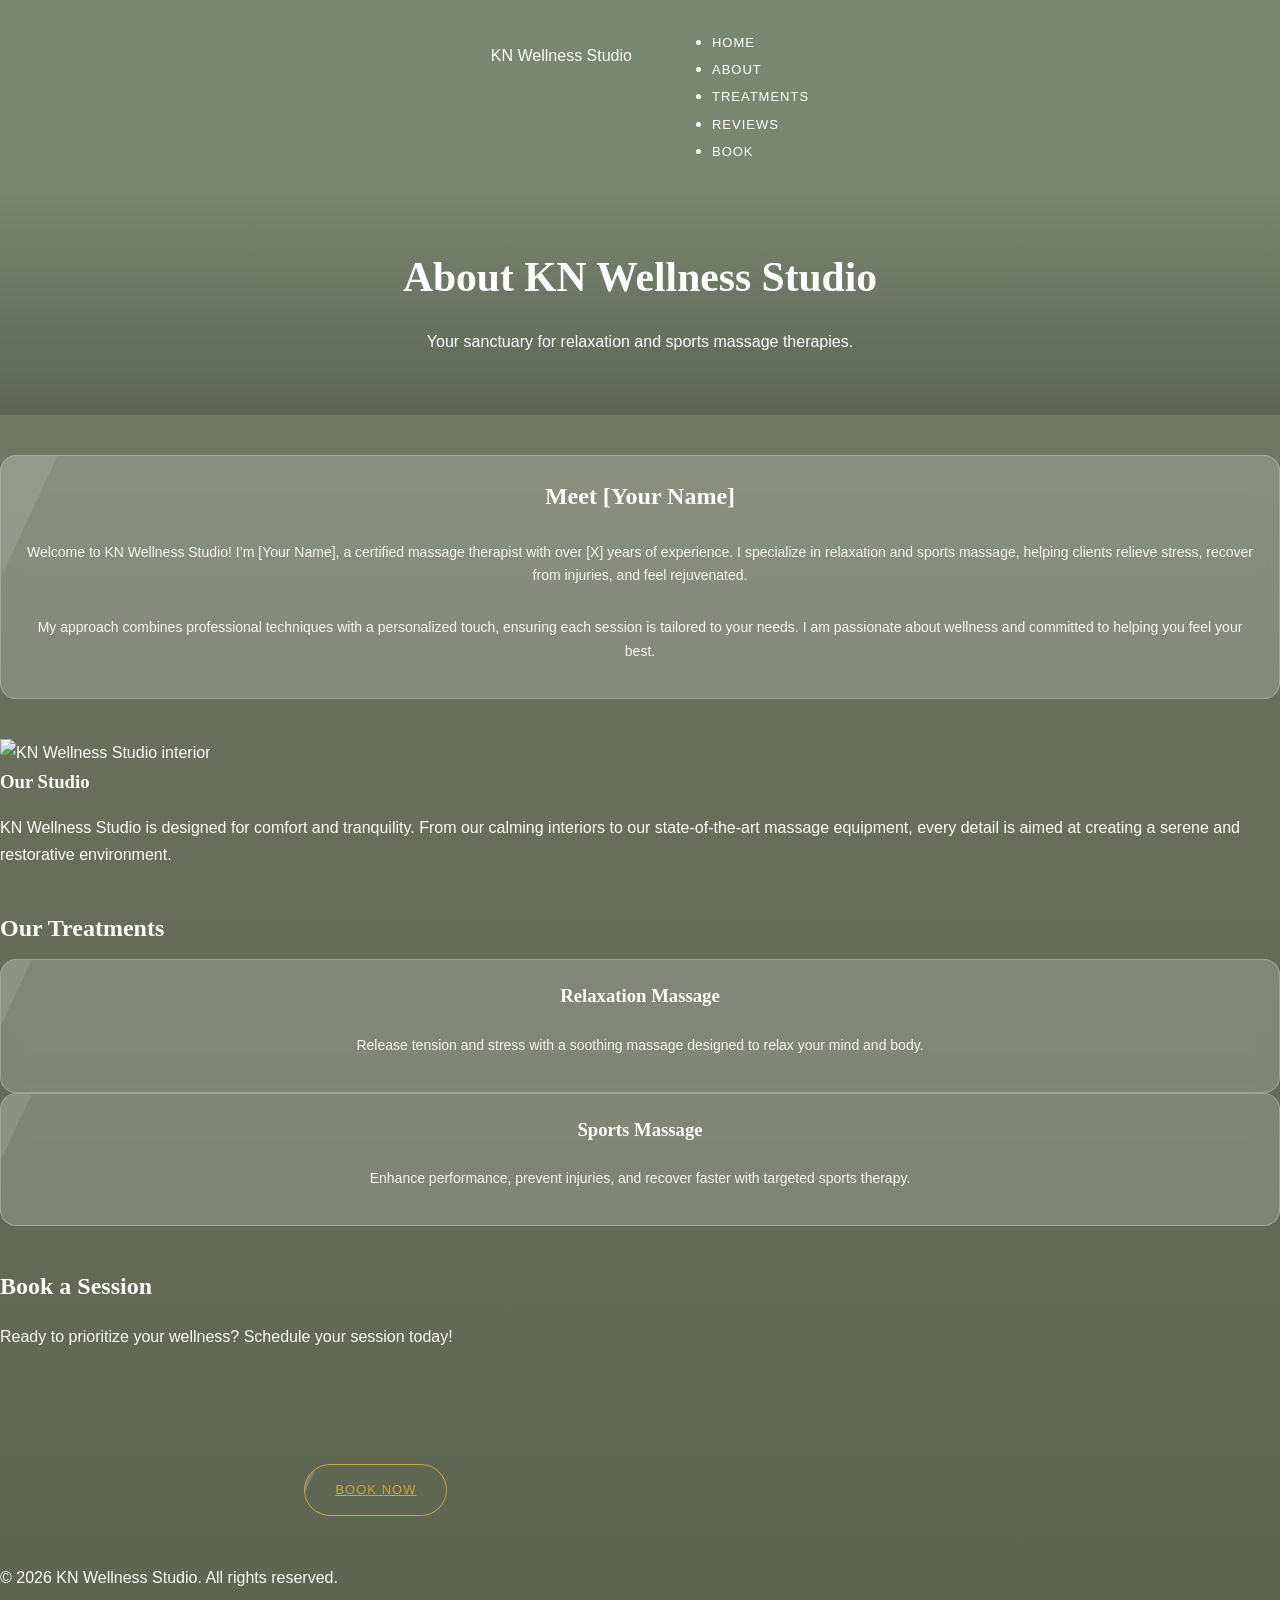
==== about.html @ 883f3953 "Update about.html" ====
<!DOCTYPE html>
<html lang="en">
<head>
  <meta charset="UTF-8">
  <meta name="viewport" content="width=device-width, initial-scale=1.0">
  <title>About | KN Wellness Studio</title>
  <link rel="stylesheet" href="style.css">
</head>
<body>
  <!-- Navbar -->
  <header class="navbar fade-in">
    <div class="logo">KN Wellness Studio</div>
    <nav>
      <ul>
        <li><a href="index.html">Home</a></li>
        <li><a href="about.html" class="active">About</a></li>
        <li><a href="#treatments">Treatments</a></li>
        <li><a href="#reviews">Reviews</a></li>
        <li><a href="#booking">Book</a></li>
      </ul>
    </nav>
  </header>

  <!-- Hero Section -->
  <section class="hero fade-in">
    <div class="hero-content">
      <h1>About KN Wellness Studio</h1>
      <p>Your sanctuary for relaxation and sports massage therapies.</p>
    </div>
  </section>

  <!-- About Bio Card -->
  <section class="about-bio fade-in">
    <div class="card">
      <h2>Meet [Your Name]</h2>
      <p>
        Welcome to KN Wellness Studio! I’m [Your Name], a certified massage therapist with over [X] years of experience.
        I specialize in relaxation and sports massage, helping clients relieve stress, recover from injuries, and feel rejuvenated.
      </p>
      <p>
        My approach combines professional techniques with a personalized touch, ensuring each session is tailored to your needs.
        I am passionate about wellness and committed to helping you feel your best.
      </p>
    </div>
  </section>

  <!-- Optional Image + Text Section -->
  <section class="about-details fade-in">
    <div class="image-text-grid">
      <div class="image-container">
        <img src="images/studio.jpg" alt="KN Wellness Studio interior">
      </div>
      <div class="text-container">
        <h3>Our Studio</h3>
        <p>
          KN Wellness Studio is designed for comfort and tranquility. From our calming interiors to our state-of-the-art massage equipment,
          every detail is aimed at creating a serene and restorative environment.
        </p>
      </div>
    </div>
  </section>

  <!-- Treatments Summary (Optional) -->
  <section id="treatments" class="treatments-summary fade-in">
    <h2>Our Treatments</h2>
    <div class="card-grid">
      <div class="card">
        <h3>Relaxation Massage</h3>
        <p>Release tension and stress with a soothing massage designed to relax your mind and body.</p>
      </div>
      <div class="card">
        <h3>Sports Massage</h3>
        <p>Enhance performance, prevent injuries, and recover faster with targeted sports therapy.</p>
      </div>
    </div>
  </section>

  <!-- Contact / Booking Section -->
  <section id="booking" class="booking fade-in">
    <h2>Book a Session</h2>
    <p>Ready to prioritize your wellness? Schedule your session today!</p>
    <iframe src="https://your-booking-iframe-link.com" frameborder="0"></iframe>
    <a href="#booking" class="btn float-book-btn">Book Now</a>
  </section>

  <!-- Footer -->
  <footer class="fade-in">
    <p>&copy; 2026 KN Wellness Studio. All rights reserved.</p>
  </footer>

  <!-- Scripts -->
  <script src="script.js"></script>
</body>
</html>
---- style.css ----
/* GLOBAL SETTINGS */
html { scroll-behavior: smooth; }

body {
  font-family: 'Lato', sans-serif;
  margin: 0;
  background: linear-gradient(180deg, #7a8770 0%, #6b705c 40%, #5e6550 100%);
  color: #fefcf6;
  line-height: 1.7;
  overflow-x: hidden;
}

/* HEADINGS */
h1, h2, h3 {
  font-family: 'Playfair Display', serif;
  margin: 0 0 10px 0;
}

.container {
  max-width: 900px;
  margin: auto;
  padding: 20px;
}

section {
  margin-bottom: 40px;
  opacity: 0;
  transform: translateY(20px);
  transition: all 0.8s ease;
  position: relative;
}

/* NAVBAR */
.navbar {
  position: sticky;
  top: 0;
  background: rgba(122,135,112,0.95);
  padding: 12px;
  display: flex;
  justify-content: center;
  gap: 20px;
  z-index: 1000;
}

.navbar a {
  color: white;
  text-decoration: none;
  font-size: 13px;
  letter-spacing: 1px;
  text-transform: uppercase;
}

.navbar a:hover {
  opacity: 0.8;
}

/* LOGO */
.logo {
  text-align: center;
  padding: 30px 20px 20px;
}

.logo img {
  width: 360px;
  max-width: 80%;
  height: auto;
}

/* HERO */
.hero {
  text-align: center;
  padding: 50px 20px 40px;
  color: white;
  position: relative;
  background: linear-gradient(180deg, rgba(122,135,112,0.85) 0%, rgba(91,97,81,0.85) 100%);
}

.hero h1 {
  font-size: 2.6em;
  margin-bottom: 15px;
}

.hero p {
  max-width: 600px;
  margin: auto;
  margin-bottom: 20px;
}

/* BUTTONS */
.btn {
  display: inline-block;
  padding: 14px 30px;
  border-radius: 30px;
  border: 1px solid #c9a646;
  color: #c9a646;
  background: transparent;
  font-size: 13px;
  letter-spacing: 1px;
  text-transform: uppercase;
  transition: all 0.3s ease;
  position: relative;
  overflow: hidden;
}

.btn::after {
  content: '';
  position: absolute;
  top: 0;
  left: -100%;
  width: 100%;
  height: 100%;
  background: rgba(255,255,255,0.2);
  transform: skewX(-25deg);
  transition: all 0.5s ease;
}

.btn:hover::after {
  left: 100%;
}

.btn:hover {
  background: #c9a646;
  color: white;
  box-shadow: 0 0 15px rgba(201,166,70,0.6);
}

/* SECTION TITLES */
.section-title {
  text-align: center;
  color: #fefcf6;
  font-size: 1.8em;
  margin-bottom: 20px;
}

/* CARDS */
.card {
  background: rgba(255,255,255,0.18);
  color: #fefcf6;
  padding: 20px;
  border-radius: 16px;
  text-align: center;
  backdrop-filter: blur(10px);
  border: 1px solid rgba(255,255,255,0.25);
  transition: all 0.4s ease;
  position: relative;
  overflow: hidden;
  display: flex;
  flex-direction: column;
  justify-content: flex-start;
}

.card::after {
  content: '';
  position: absolute;
  top: 0;
  left: -100%;
  width: 100%;
  height: 100%;
  background: rgba(255,255,255,0.1);
  transform: skewX(-25deg);
  transition: all 0.5s ease;
}

.card:hover::after {
  left: 100%;
}

.card:hover {
  transform: translateY(-5px) scale(1.02);
  border-color: rgba(201,166,70,0.4);
}

/* GRID */
.grid {
  display: flex;
  gap: 20px;
  flex-wrap: wrap;
  justify-content: center;
}

.grid .card {
  flex: 1 1 auto;
  min-height: 140px;
}

/* ABOUT */
.about-card {
  display: flex;
  align-items: center;
  gap: 25px;
  text-align: left;
}

.about-img {
  width: 130px;
  height: 130px;
  border-radius: 50%;
  object-fit: cover;
  border: 2px solid rgba(201,166,70,0.5);
  box-shadow: 0 0 25px rgba(201,166,70,0.4);
  transition: box-shadow 0.3s ease;
}

.about-img:hover {
  box-shadow: 0 0 35px rgba(201,166,70,0.6);
}

.about-text {
  flex: 1;
}

/* SERVICES */
.service-icon {
  width: 40px;
  height: 40px;
  margin: 0 auto 12px auto;
}

.gold-line {
  width: 40px;
  height: 2px;
  background: #c9a646;
  margin: 6px auto 12px auto;
  border-radius: 1px;
}

.card h3 {
  margin-bottom: 8px;
  font-weight: 600;
}

.card p {
  font-size: 14px;
  opacity: 0.95;
}

/* FLOAT BUTTON */
.book-float {
  position: fixed;
  bottom: 20px;
  right: 20px;
  background: #c9a646;
  color: white;
  padding: 12px 20px;
  border-radius: 30px;
  font-size: 13px;
}

/* SPARKLES */
.sparkle {
  position: absolute;
  width: 6px;
  height: 6px;
  background: #c9a646;
  border-radius: 50%;
  opacity: 0;
  pointer-events: none;
  animation: sparkle 1.5s linear forwards;
}

@keyframes sparkle {
  0% { transform: translateY(0) scale(0.3); opacity: 1; }
  50% { transform: translateY(-20px) scale(1); opacity: 0.8; }
  100% { transform: translateY(-40px) scale(0.5); opacity: 0; }
}

/* MOBILE */
@media(max-width:700px) {
  .grid { flex-direction: column; }
  .hero h1 { font-size: 2em; }
  .about-card { flex-direction: column; text-align: center; }
  .about-img { width: 110px; height: 110px; }
  .logo img { width: 180px; }
}
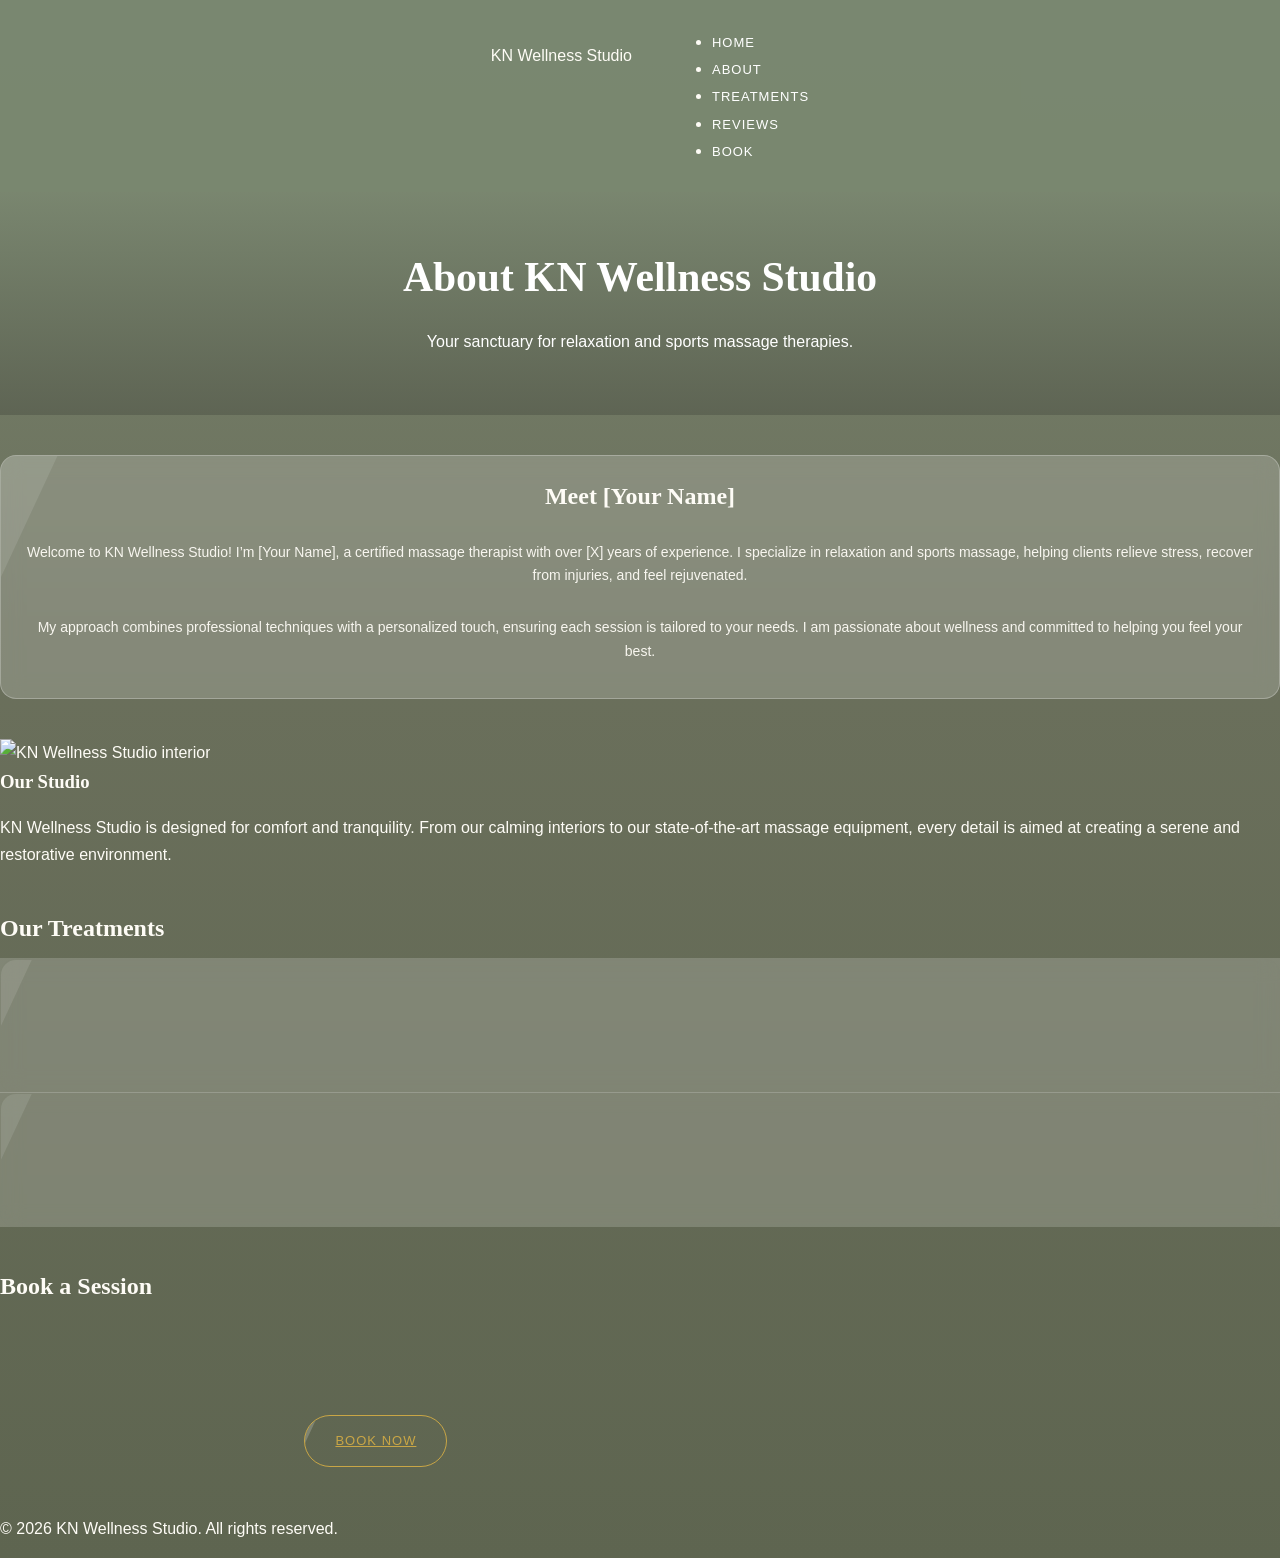
==== commit d8605587: "Update about.html" ====
--- a/about.html
+++ b/about.html
@@ -12,11 +12,11 @@
     <div class="logo">KN Wellness Studio</div>
     <nav>
       <ul>
-        <li><a href="index.html">Home</a></li>
-        <li><a href="about.html" class="active">About</a></li>
-        <li><a href="#treatments">Treatments</a></li>
-        <li><a href="#reviews">Reviews</a></li>
-        <li><a href="#booking">Book</a></li>
+        <li><a href="index.html" class="nav-link">Home</a></li>
+        <li><a href="about.html" class="nav-link">About</a></li>
+        <li><a href="#treatments" class="nav-link">Treatments</a></li>
+        <li><a href="#reviews" class="nav-link">Reviews</a></li>
+        <li><a href="#booking" class="nav-link">Book</a></li>
       </ul>
     </nav>
   </header>
@@ -29,7 +29,7 @@
     </div>
   </section>
 
-  <!-- About Bio Card -->
+  <!-- Detailed About Bio -->
   <section class="about-bio fade-in">
     <div class="card">
       <h2>Meet [Your Name]</h2>
@@ -44,7 +44,7 @@
     </div>
   </section>
 
-  <!-- Optional Image + Text Section -->
+  <!-- Image + Text Section -->
   <section class="about-details fade-in">
     <div class="image-text-grid">
       <div class="image-container">
@@ -60,7 +60,7 @@
     </div>
   </section>
 
-  <!-- Treatments Summary (Optional) -->
+  <!-- Treatments Summary -->
   <section id="treatments" class="treatments-summary fade-in">
     <h2>Our Treatments</h2>
     <div class="card-grid">
@@ -75,10 +75,9 @@
     </div>
   </section>
 
-  <!-- Contact / Booking Section -->
+  <!-- Booking Section -->
   <section id="booking" class="booking fade-in">
     <h2>Book a Session</h2>
-    <p>Ready to prioritize your wellness? Schedule your session today!</p>
     <iframe src="https://your-booking-iframe-link.com" frameborder="0"></iframe>
     <a href="#booking" class="btn float-book-btn">Book Now</a>
   </section>
@@ -90,5 +89,14 @@
 
   <!-- Scripts -->
   <script src="script.js"></script>
+  <script>
+    // Highlight active navbar link on both pages
+    const currentPage = window.location.pathname.split("/").pop();
+    document.querySelectorAll(".nav-link").forEach(link => {
+      if (link.getAttribute("href") === currentPage) {
+        link.classList.add("active");
+      }
+    });
+  </script>
 </body>
 </html>
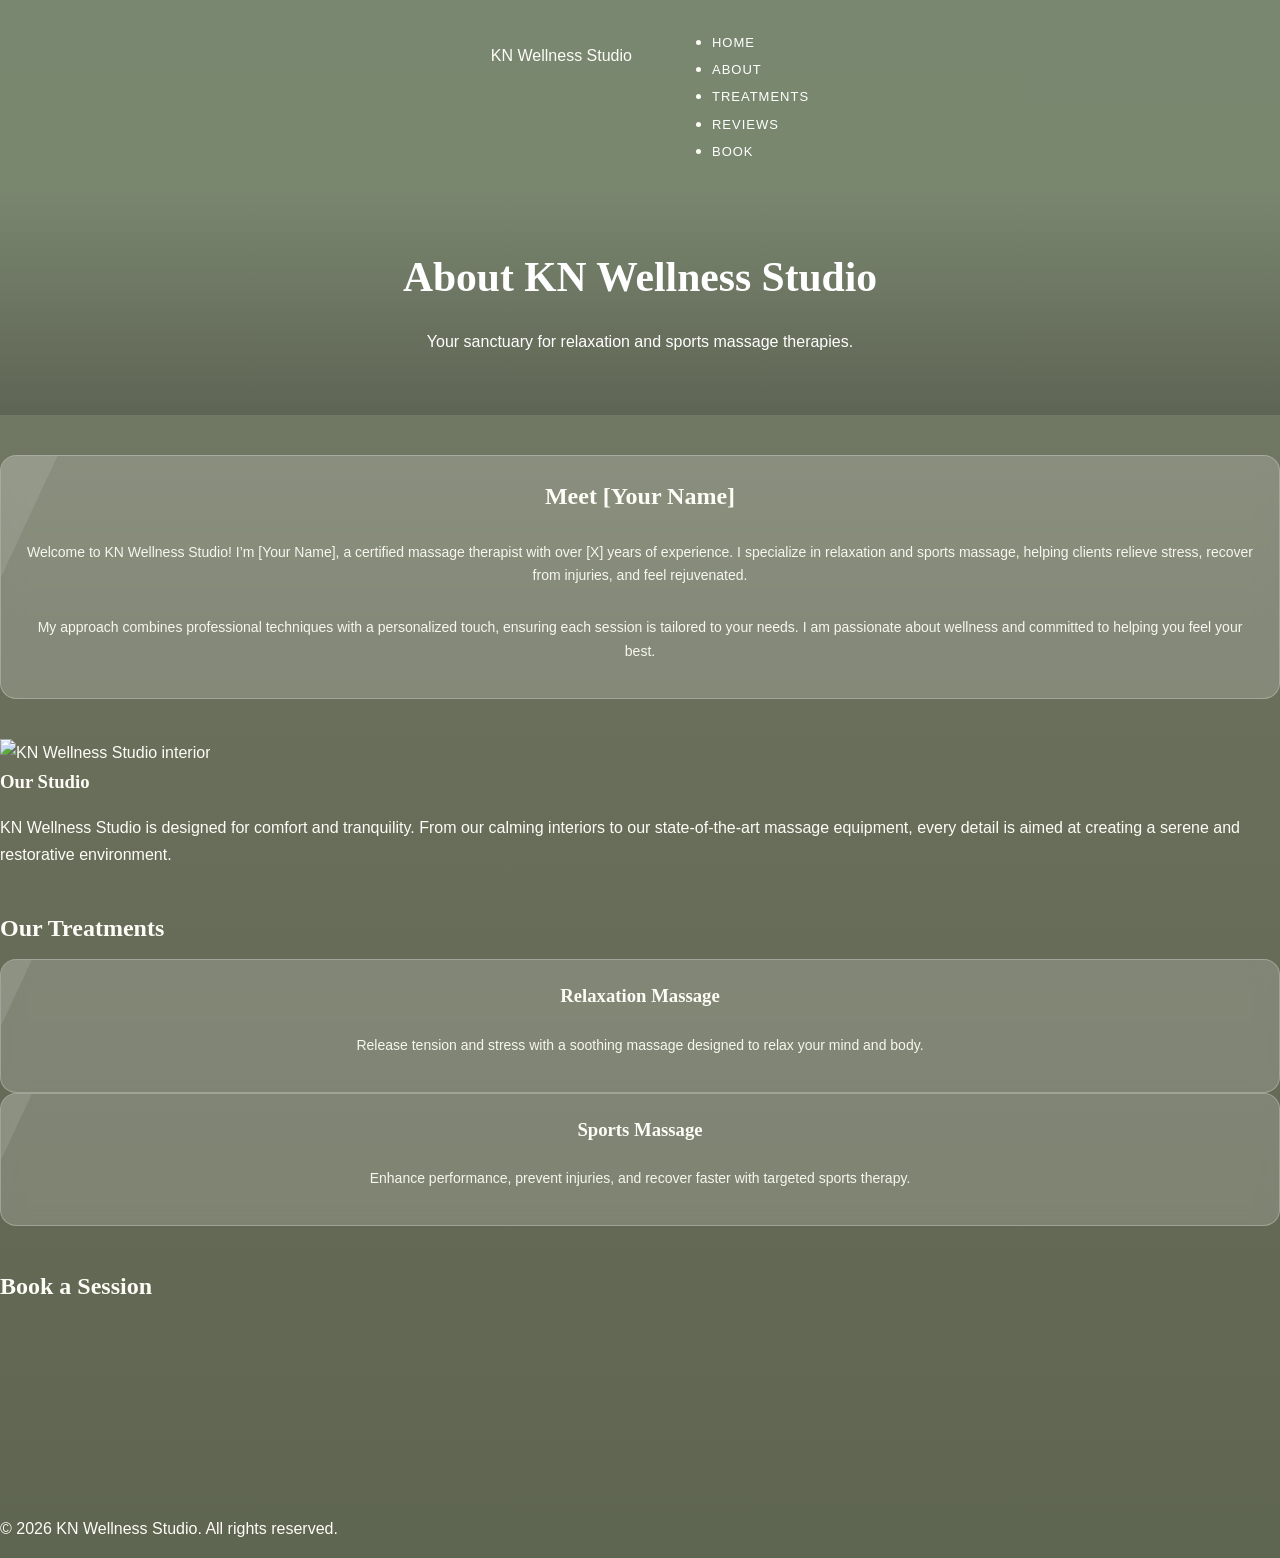
==== commit f2825d0f: "Update about.html" ====
--- a/about.html
+++ b/about.html
@@ -47,10 +47,10 @@
   <!-- Image + Text Section -->
   <section class="about-details fade-in">
     <div class="image-text-grid">
-      <div class="image-container">
+      <div class="image-container fade-in">
         <img src="images/studio.jpg" alt="KN Wellness Studio interior">
       </div>
-      <div class="text-container">
+      <div class="text-container fade-in">
         <h3>Our Studio</h3>
         <p>
           KN Wellness Studio is designed for comfort and tranquility. From our calming interiors to our state-of-the-art massage equipment,
@@ -64,11 +64,11 @@
   <section id="treatments" class="treatments-summary fade-in">
     <h2>Our Treatments</h2>
     <div class="card-grid">
-      <div class="card">
+      <div class="card fade-in">
         <h3>Relaxation Massage</h3>
         <p>Release tension and stress with a soothing massage designed to relax your mind and body.</p>
       </div>
-      <div class="card">
+      <div class="card fade-in">
         <h3>Sports Massage</h3>
         <p>Enhance performance, prevent injuries, and recover faster with targeted sports therapy.</p>
       </div>
@@ -79,7 +79,7 @@
   <section id="booking" class="booking fade-in">
     <h2>Book a Session</h2>
     <iframe src="https://your-booking-iframe-link.com" frameborder="0"></iframe>
-    <a href="#booking" class="btn float-book-btn">Book Now</a>
+    <a href="#booking" class="btn float-book-btn sparkle">Book Now</a>
   </section>
 
   <!-- Footer -->
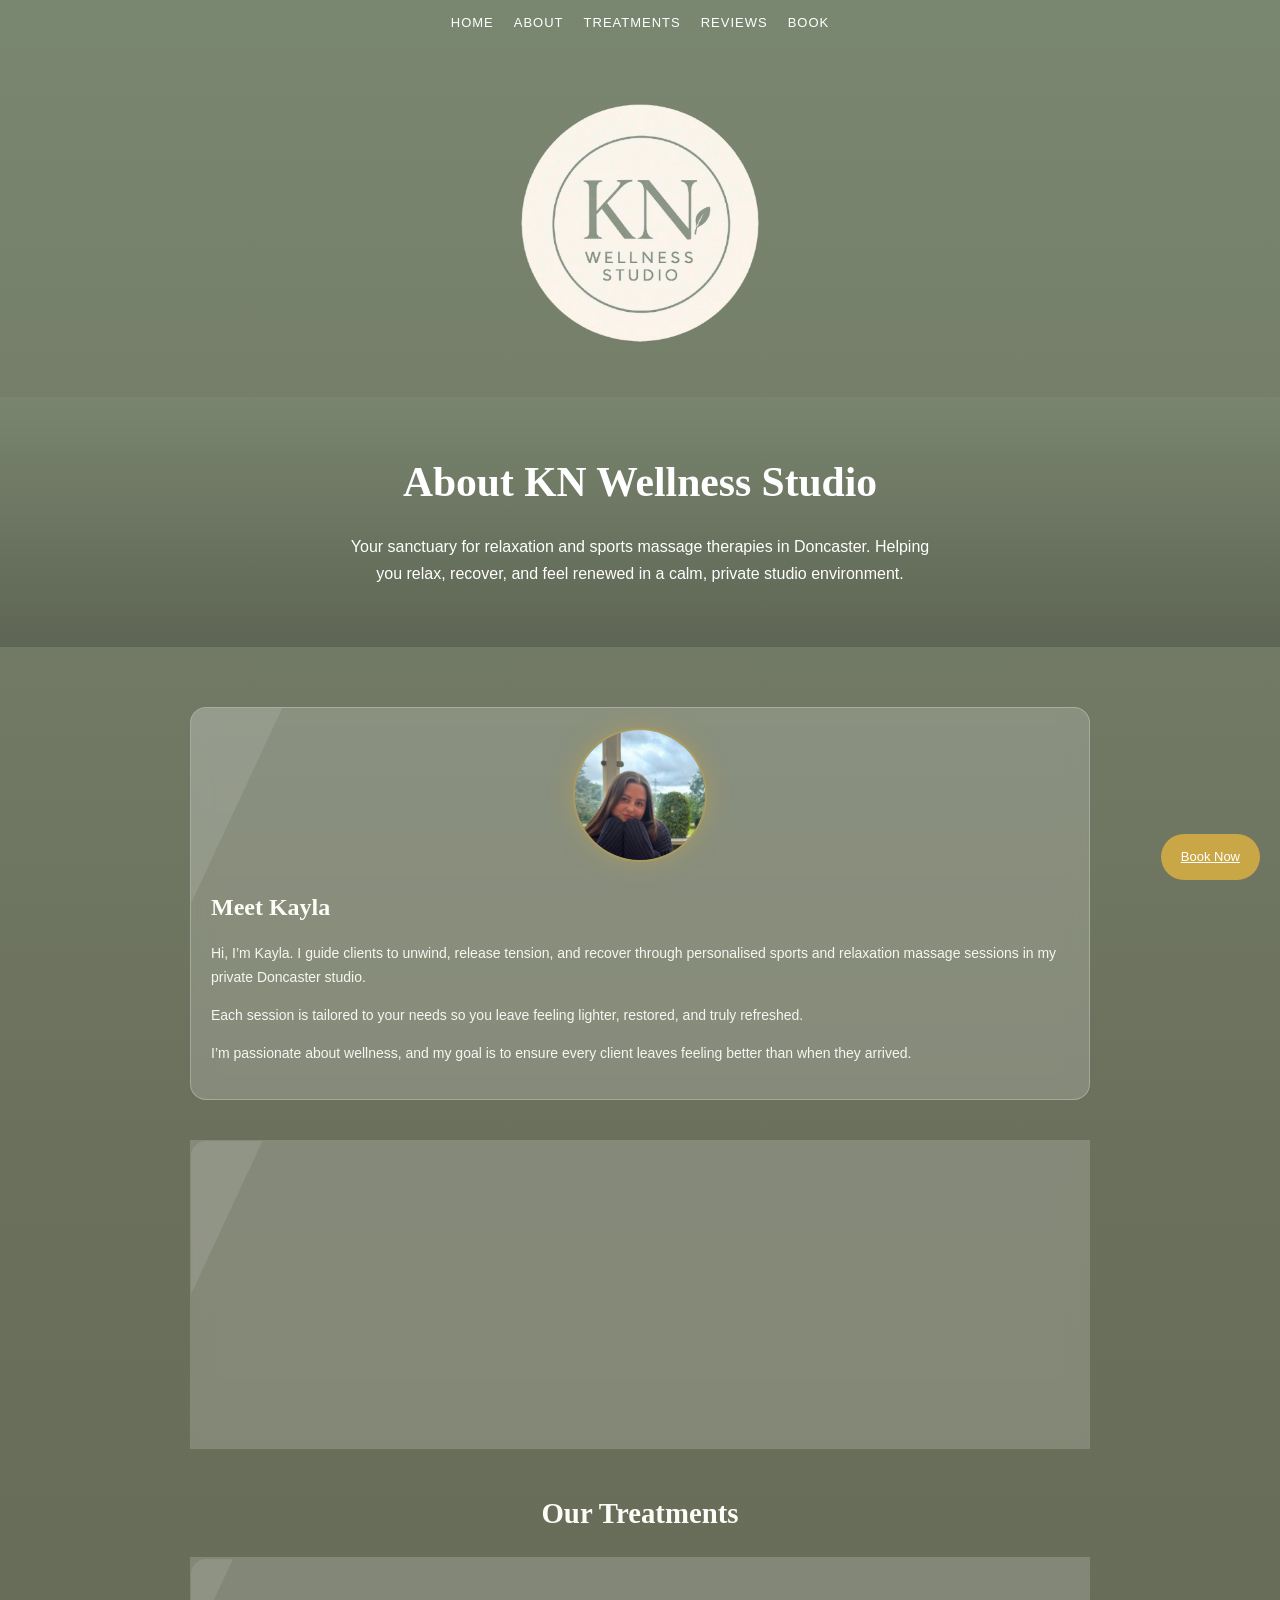
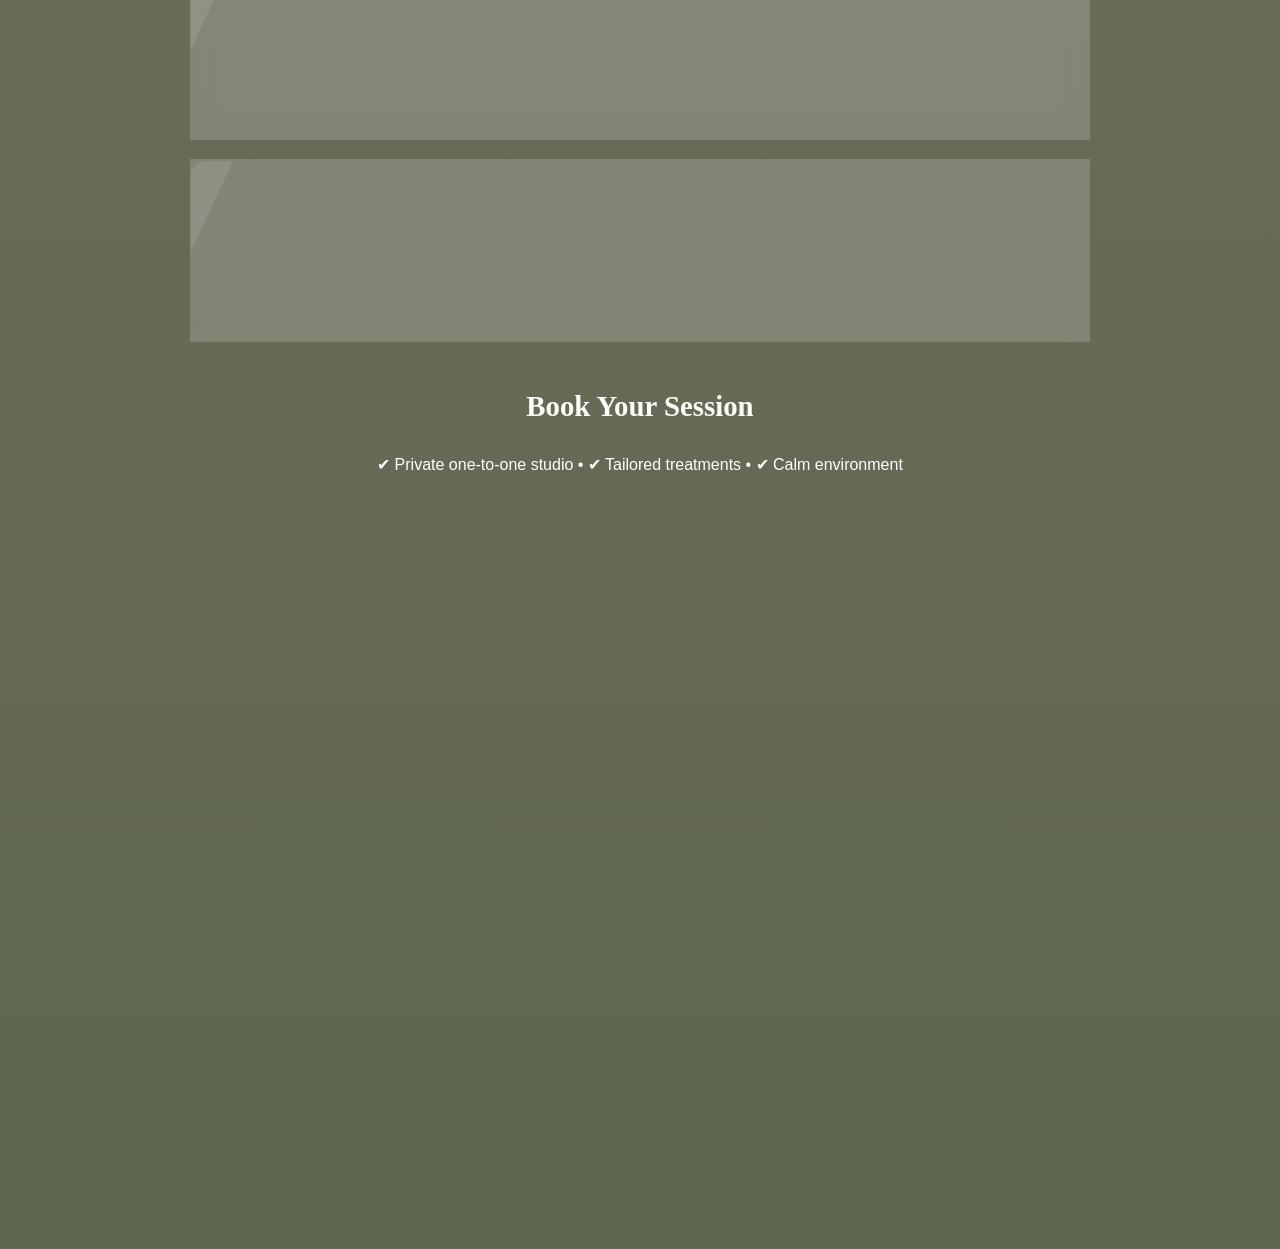
==== commit 031f9aee: "Update about.html" ====
--- a/about.html
+++ b/about.html
@@ -1,102 +1,86 @@
 <!DOCTYPE html>
 <html lang="en">
 <head>
-  <meta charset="UTF-8">
-  <meta name="viewport" content="width=device-width, initial-scale=1.0">
-  <title>About | KN Wellness Studio</title>
-  <link rel="stylesheet" href="style.css">
+<meta charset="UTF-8">
+<meta name="viewport" content="width=device-width, initial-scale=1.0">
+<title>About | KN Wellness Studio</title>
+
+<link href="https://fonts.googleapis.com/css2?family=Lato:wght@300;400;600&family=Playfair+Display:wght@500;600&display=swap" rel="stylesheet">
+
+<link rel="stylesheet" href="style.css">
 </head>
 <body>
-  <!-- Navbar -->
-  <header class="navbar fade-in">
-    <div class="logo">KN Wellness Studio</div>
-    <nav>
-      <ul>
-        <li><a href="index.html" class="nav-link">Home</a></li>
-        <li><a href="about.html" class="nav-link">About</a></li>
-        <li><a href="#treatments" class="nav-link">Treatments</a></li>
-        <li><a href="#reviews" class="nav-link">Reviews</a></li>
-        <li><a href="#booking" class="nav-link">Book</a></li>
-      </ul>
-    </nav>
-  </header>
 
-  <!-- Hero Section -->
-  <section class="hero fade-in">
-    <div class="hero-content">
-      <h1>About KN Wellness Studio</h1>
-      <p>Your sanctuary for relaxation and sports massage therapies.</p>
-    </div>
-  </section>
+<!-- NAVBAR -->
+<div class="navbar">
+  <a href="index.html">Home</a>
+  <a href="about.html" class="active">About</a>
+  <a href="#services">Treatments</a>
+  <a href="#reviews">Reviews</a>
+  <a href="#contact">Book</a>
+</div>
 
-  <!-- Detailed About Bio -->
-  <section class="about-bio fade-in">
-    <div class="card">
-      <h2>Meet [Your Name]</h2>
-      <p>
-        Welcome to KN Wellness Studio! I’m [Your Name], a certified massage therapist with over [X] years of experience.
-        I specialize in relaxation and sports massage, helping clients relieve stress, recover from injuries, and feel rejuvenated.
-      </p>
-      <p>
-        My approach combines professional techniques with a personalized touch, ensuring each session is tailored to your needs.
-        I am passionate about wellness and committed to helping you feel your best.
-      </p>
-    </div>
-  </section>
+<!-- LOGO -->
+<div class="logo">
+  <img src="your-logo.png" alt="KN Wellness Studio">
+</div>
 
-  <!-- Image + Text Section -->
-  <section class="about-details fade-in">
-    <div class="image-text-grid">
-      <div class="image-container fade-in">
-        <img src="images/studio.jpg" alt="KN Wellness Studio interior">
-      </div>
-      <div class="text-container fade-in">
-        <h3>Our Studio</h3>
-        <p>
-          KN Wellness Studio is designed for comfort and tranquility. From our calming interiors to our state-of-the-art massage equipment,
-          every detail is aimed at creating a serene and restorative environment.
-        </p>
-      </div>
-    </div>
-  </section>
+<!-- HERO -->
+<section class="hero">
+<h1>About KN Wellness Studio</h1>
+<p>Your sanctuary for relaxation and sports massage therapies in Doncaster. Helping you relax, recover, and feel renewed in a calm, private studio environment.</p>
+</section>
 
-  <!-- Treatments Summary -->
-  <section id="treatments" class="treatments-summary fade-in">
-    <h2>Our Treatments</h2>
-    <div class="card-grid">
-      <div class="card fade-in">
-        <h3>Relaxation Massage</h3>
-        <p>Release tension and stress with a soothing massage designed to relax your mind and body.</p>
-      </div>
-      <div class="card fade-in">
-        <h3>Sports Massage</h3>
-        <p>Enhance performance, prevent injuries, and recover faster with targeted sports therapy.</p>
-      </div>
-    </div>
-  </section>
+<!-- DETAILED BIO -->
+<section class="container" id="about-bio">
+<div class="card about-card">
+  <img src="Kayla.jpg" alt="Kayla Massage Therapist Doncaster" class="about-img">
+  <div class="about-text">
+    <h2>Meet Kayla</h2>
+    <p>Hi, I’m Kayla. I guide clients to unwind, release tension, and recover through personalised sports and relaxation massage sessions in my private Doncaster studio.</p>
+    <p>Each session is tailored to your needs so you leave feeling lighter, restored, and truly refreshed.</p>
+    <p>I’m passionate about wellness, and my goal is to ensure every client leaves feeling better than when they arrived.</p>
+  </div>
+</div>
+</section>
 
-  <!-- Booking Section -->
-  <section id="booking" class="booking fade-in">
-    <h2>Book a Session</h2>
-    <iframe src="https://your-booking-iframe-link.com" frameborder="0"></iframe>
-    <a href="#booking" class="btn float-book-btn sparkle">Book Now</a>
-  </section>
+<!-- IMAGE + TEXT SECTION (optional) -->
+<section class="container" id="studio">
+<div class="card about-card">
+  <img src="studio.jpg" alt="KN Wellness Studio interior" class="about-img">
+  <div class="about-text">
+    <h3>Our Studio</h3>
+    <p>KN Wellness Studio is designed for comfort and tranquility. From calming interiors to professional massage equipment, every detail is created to provide a serene and restorative environment for you.</p>
+  </div>
+</div>
+</section>
 
-  <!-- Footer -->
-  <footer class="fade-in">
-    <p>&copy; 2026 KN Wellness Studio. All rights reserved.</p>
-  </footer>
+<!-- TREATMENTS SUMMARY -->
+<section class="container" id="services">
+<h2 class="section-title">Our Treatments</h2>
+<div class="grid">
+  <div class="card">
+    <h3>Relaxation Massage</h3>
+    <p>Calming treatment to reduce stress and help you fully unwind.</p>
+  </div>
+  <div class="card">
+    <h3>Sports Massage</h3>
+    <p>Targeted techniques to relieve muscle tightness, release deeper tension, and aid recovery.</p>
+  </div>
+</div>
+</section>
 
-  <!-- Scripts -->
-  <script src="script.js"></script>
-  <script>
-    // Highlight active navbar link on both pages
-    const currentPage = window.location.pathname.split("/").pop();
-    document.querySelectorAll(".nav-link").forEach(link => {
-      if (link.getAttribute("href") === currentPage) {
-        link.classList.add("active");
-      }
-    });
-  </script>
+<!-- BOOKING -->
+<section class="container" id="contact">
+<h2 class="section-title">Book Your Session</h2>
+<p style="text-align:center;color:white;">✔ Private one-to-one studio • ✔ Tailored treatments • ✔ Calm environment</p>
+<br>
+<iframe src="https://knwellness.setmore.com" width="100%" height="700" frameborder="0"></iframe>
+</section>
+
+<a href="#contact" class="book-float">Book Now</a>
+
+<script src="script.js"></script>
+
 </body>
 </html>
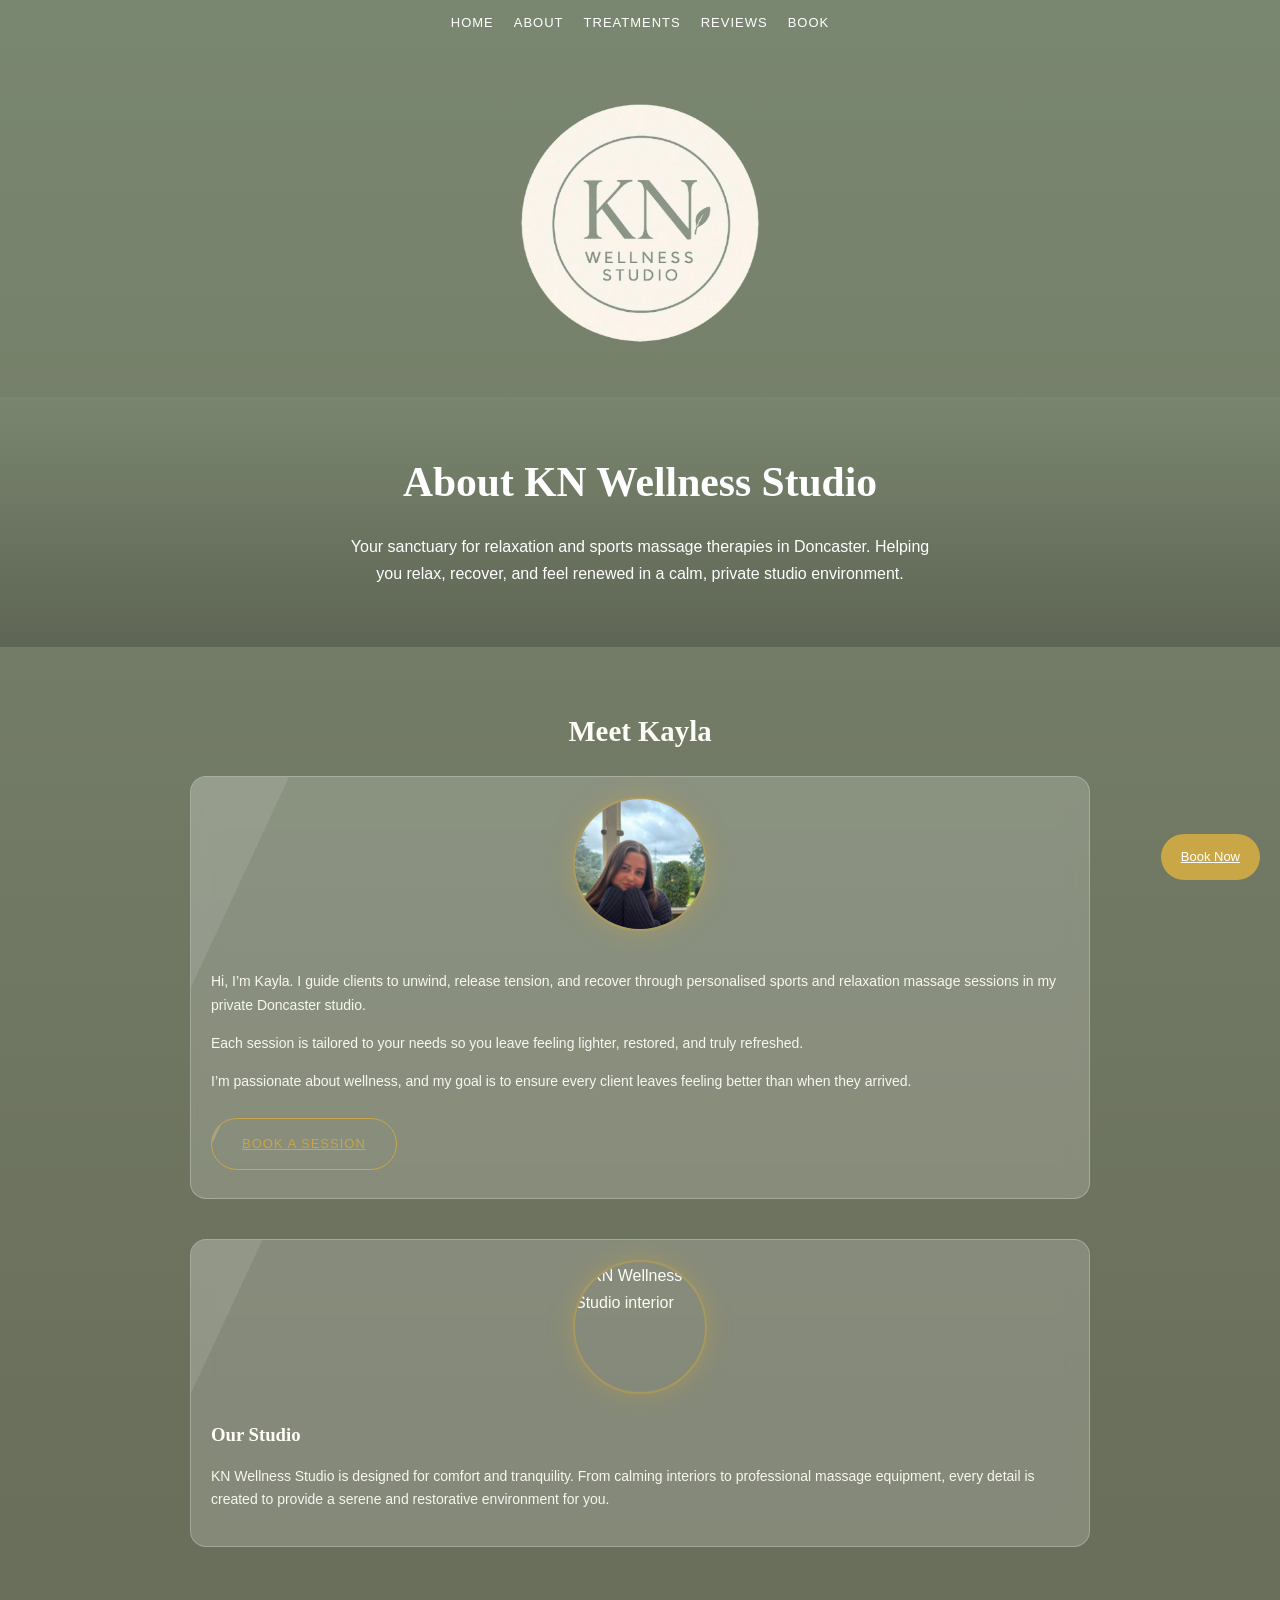
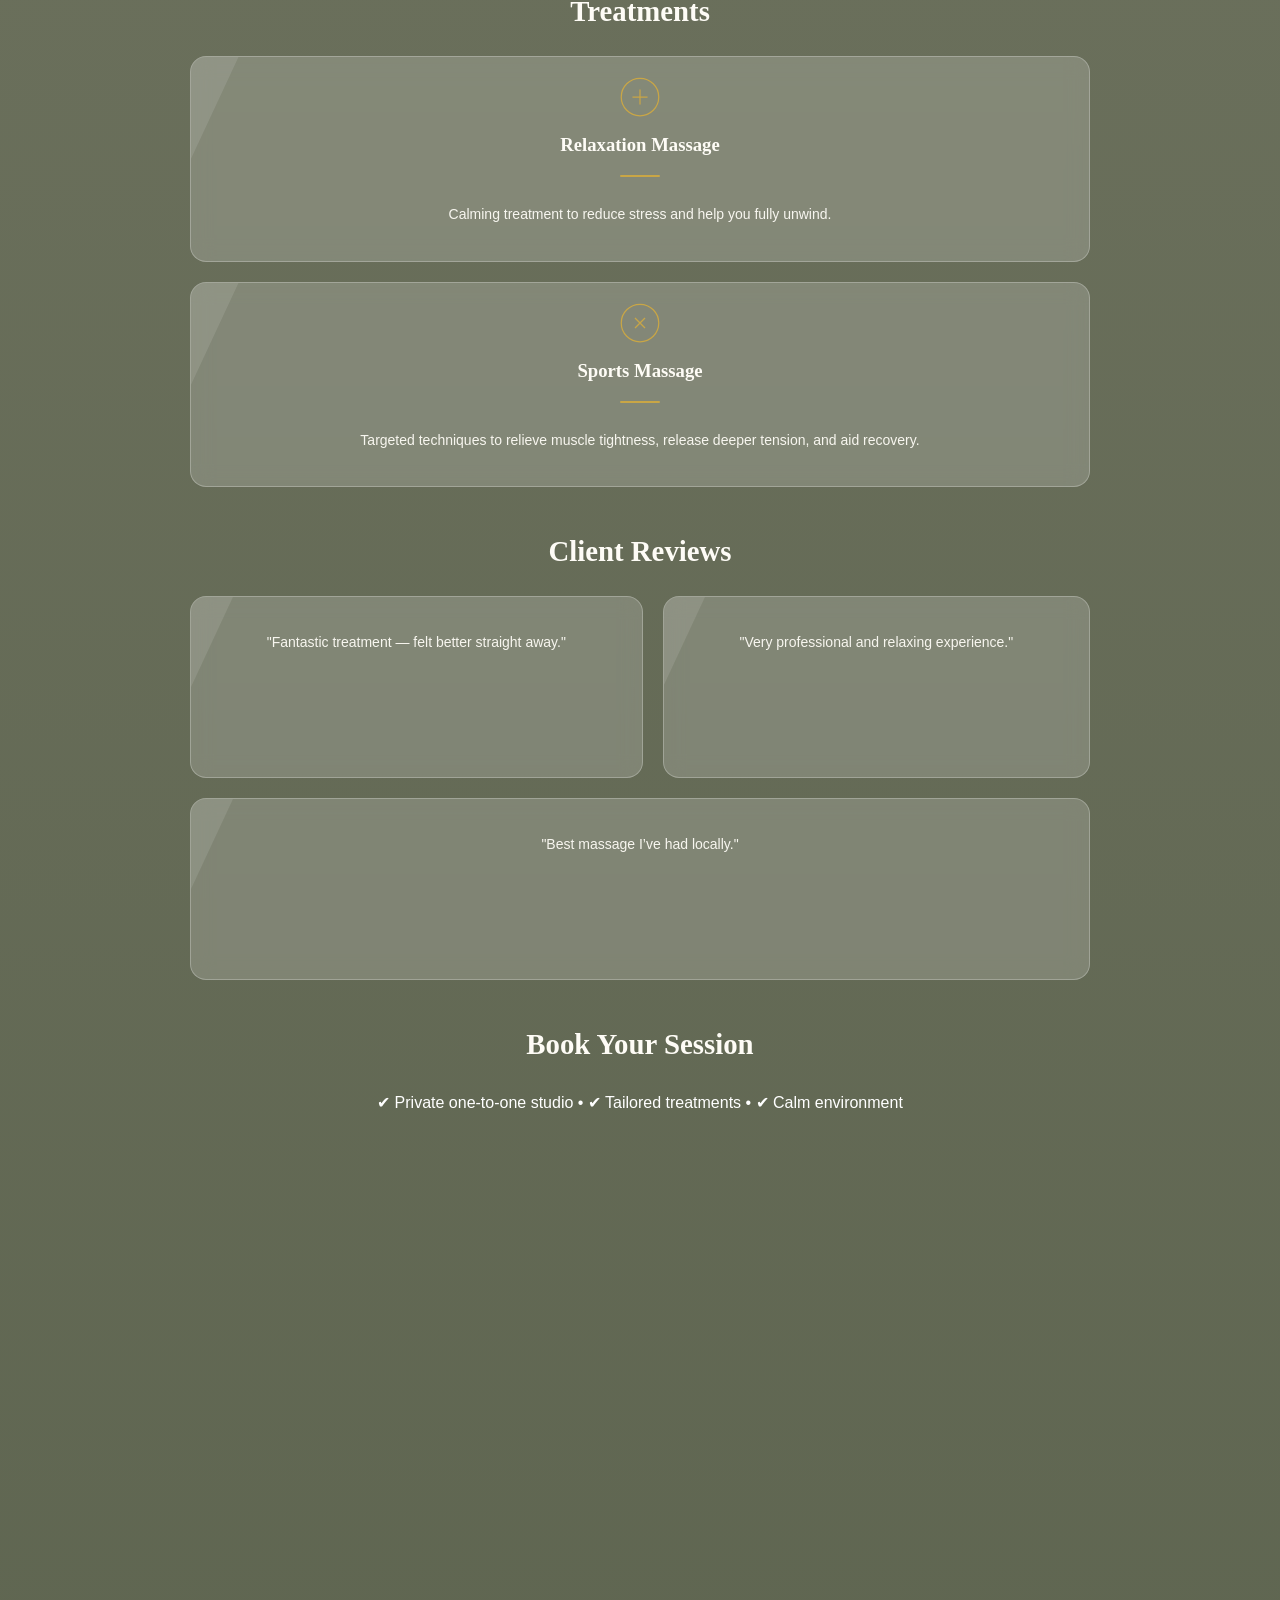
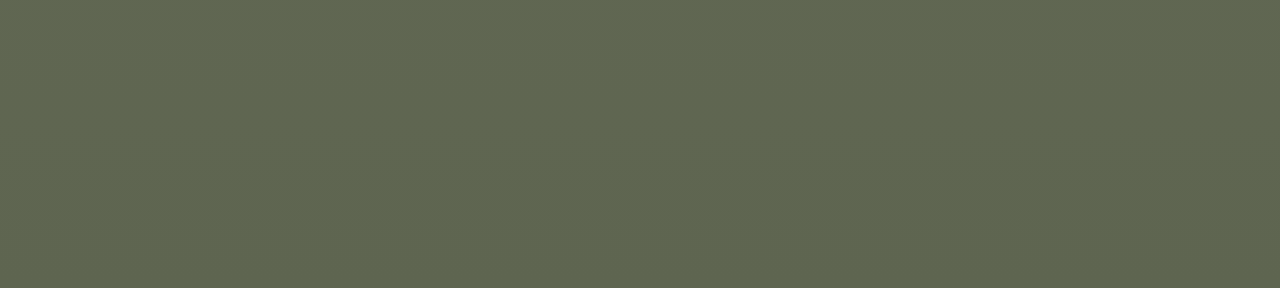
==== commit 49f5bbc5: "Update about.html" ====
--- a/about.html
+++ b/about.html
@@ -6,7 +6,6 @@
 <title>About | KN Wellness Studio</title>
 
 <link href="https://fonts.googleapis.com/css2?family=Lato:wght@300;400;600&family=Playfair+Display:wght@500;600&display=swap" rel="stylesheet">
-
 <link rel="stylesheet" href="style.css">
 </head>
 <body>
@@ -31,20 +30,21 @@
 <p>Your sanctuary for relaxation and sports massage therapies in Doncaster. Helping you relax, recover, and feel renewed in a calm, private studio environment.</p>
 </section>
 
-<!-- DETAILED BIO -->
-<section class="container" id="about-bio">
+<!-- ABOUT -->
+<section class="container" id="about">
+<h2 class="section-title">Meet Kayla</h2>
 <div class="card about-card">
   <img src="Kayla.jpg" alt="Kayla Massage Therapist Doncaster" class="about-img">
   <div class="about-text">
-    <h2>Meet Kayla</h2>
     <p>Hi, I’m Kayla. I guide clients to unwind, release tension, and recover through personalised sports and relaxation massage sessions in my private Doncaster studio.</p>
     <p>Each session is tailored to your needs so you leave feeling lighter, restored, and truly refreshed.</p>
     <p>I’m passionate about wellness, and my goal is to ensure every client leaves feeling better than when they arrived.</p>
+    <a href="#contact" class="btn" style="margin-top:10px;">Book a Session</a>
   </div>
 </div>
 </section>
 
-<!-- IMAGE + TEXT SECTION (optional) -->
+<!-- STUDIO IMAGE + TEXT -->
 <section class="container" id="studio">
 <div class="card about-card">
   <img src="studio.jpg" alt="KN Wellness Studio interior" class="about-img">
@@ -55,22 +55,42 @@
 </div>
 </section>
 
-<!-- TREATMENTS SUMMARY -->
+<!-- SERVICES / TREATMENTS -->
 <section class="container" id="services">
-<h2 class="section-title">Our Treatments</h2>
+<h2 class="section-title">Treatments</h2>
 <div class="grid">
   <div class="card">
+    <svg class="service-icon" viewBox="0 0 64 64" fill="none" stroke="#c9a646" stroke-width="2">
+      <circle cx="32" cy="32" r="30"/>
+      <path d="M32 20v24M20 32h24"/>
+    </svg>
     <h3>Relaxation Massage</h3>
+    <div class="gold-line"></div>
     <p>Calming treatment to reduce stress and help you fully unwind.</p>
   </div>
   <div class="card">
+    <svg class="service-icon" viewBox="0 0 64 64" fill="none" stroke="#c9a646" stroke-width="2">
+      <circle cx="32" cy="32" r="30"/>
+      <path d="M24 24l16 16M40 24L24 40"/>
+    </svg>
     <h3>Sports Massage</h3>
+    <div class="gold-line"></div>
     <p>Targeted techniques to relieve muscle tightness, release deeper tension, and aid recovery.</p>
   </div>
 </div>
 </section>
 
-<!-- BOOKING -->
+<!-- REVIEWS -->
+<section class="container" id="reviews">
+<h2 class="section-title">Client Reviews</h2>
+<div class="grid">
+  <div class="card"><p>"Fantastic treatment — felt better straight away."</p></div>
+  <div class="card"><p>"Very professional and relaxing experience."</p></div>
+  <div class="card"><p>"Best massage I’ve had locally."</p></div>
+</div>
+</section>
+
+<!-- BOOK -->
 <section class="container" id="contact">
 <h2 class="section-title">Book Your Session</h2>
 <p style="text-align:center;color:white;">✔ Private one-to-one studio • ✔ Tailored treatments • ✔ Calm environment</p>
@@ -78,6 +98,7 @@
 <iframe src="https://knwellness.setmore.com" width="100%" height="700" frameborder="0"></iframe>
 </section>
 
+<!-- FLOATING BOOK NOW BUTTON -->
 <a href="#contact" class="book-float">Book Now</a>
 
 <script src="script.js"></script>
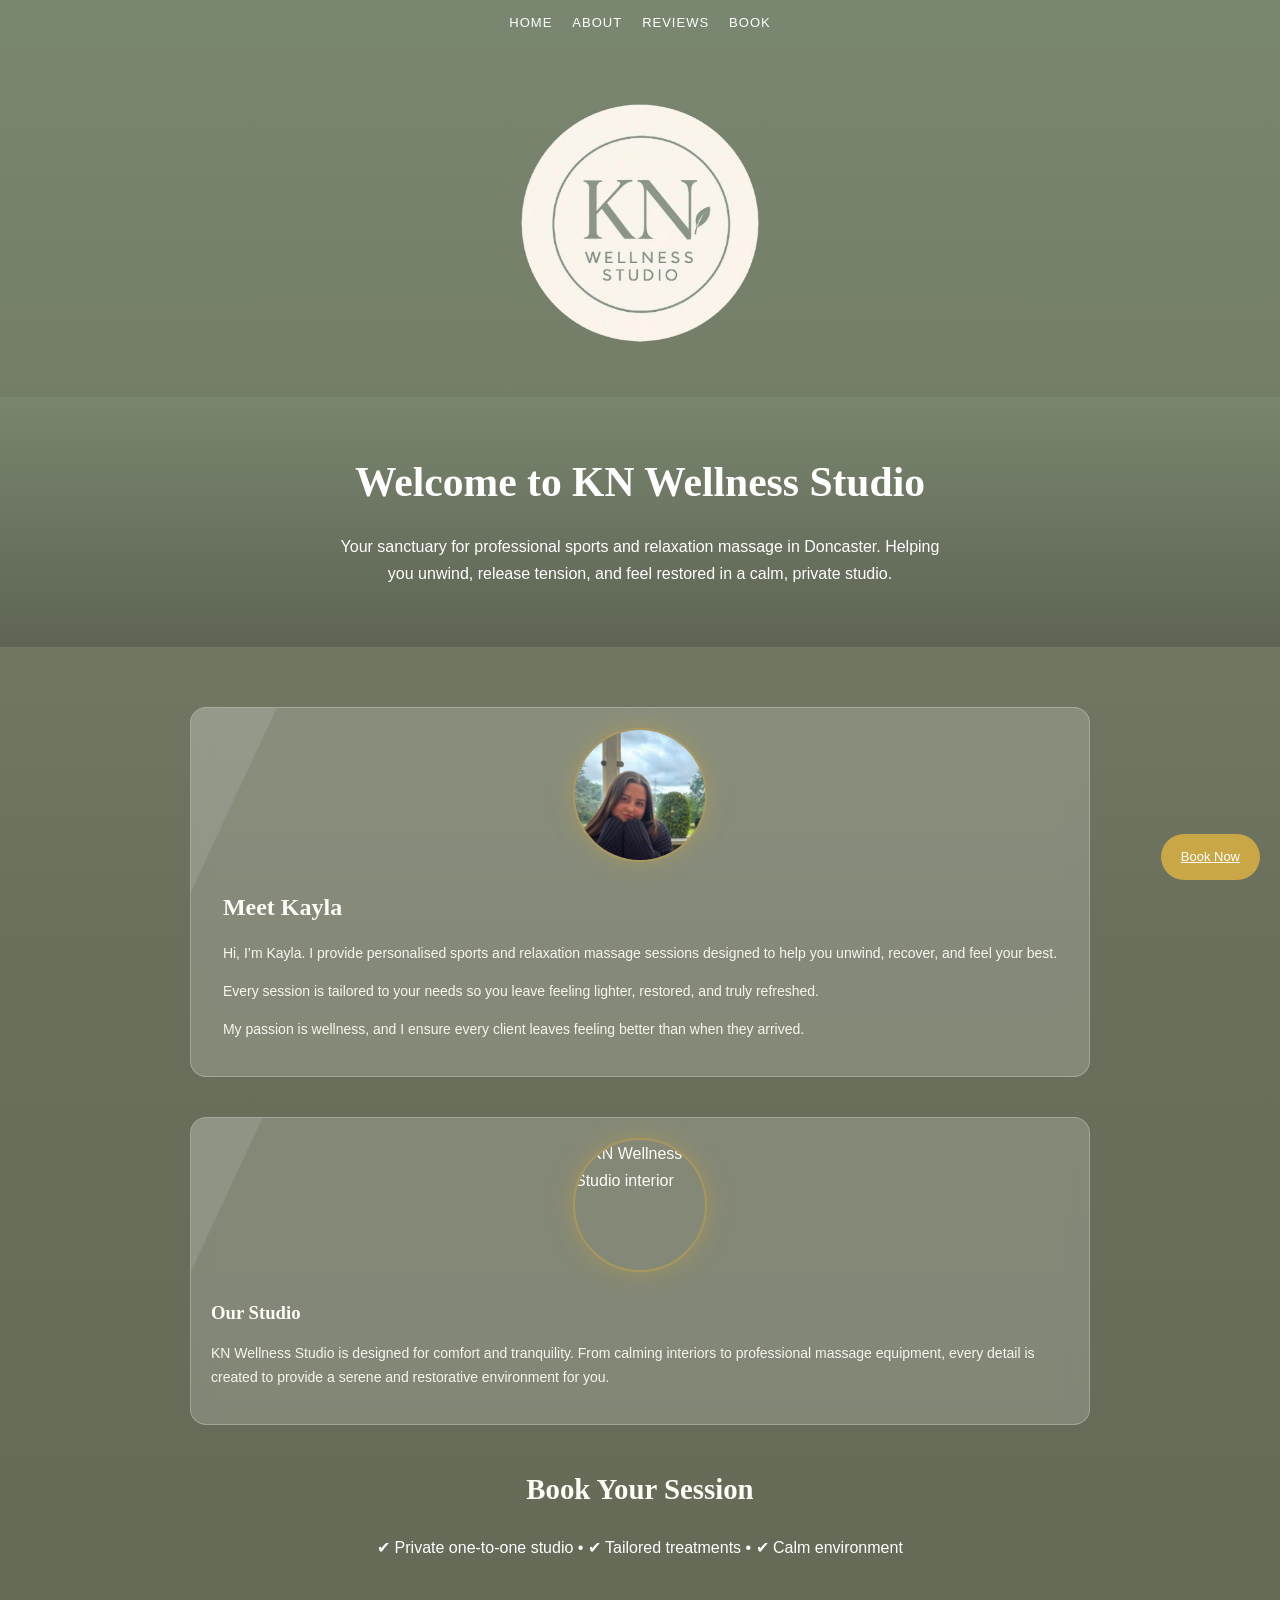
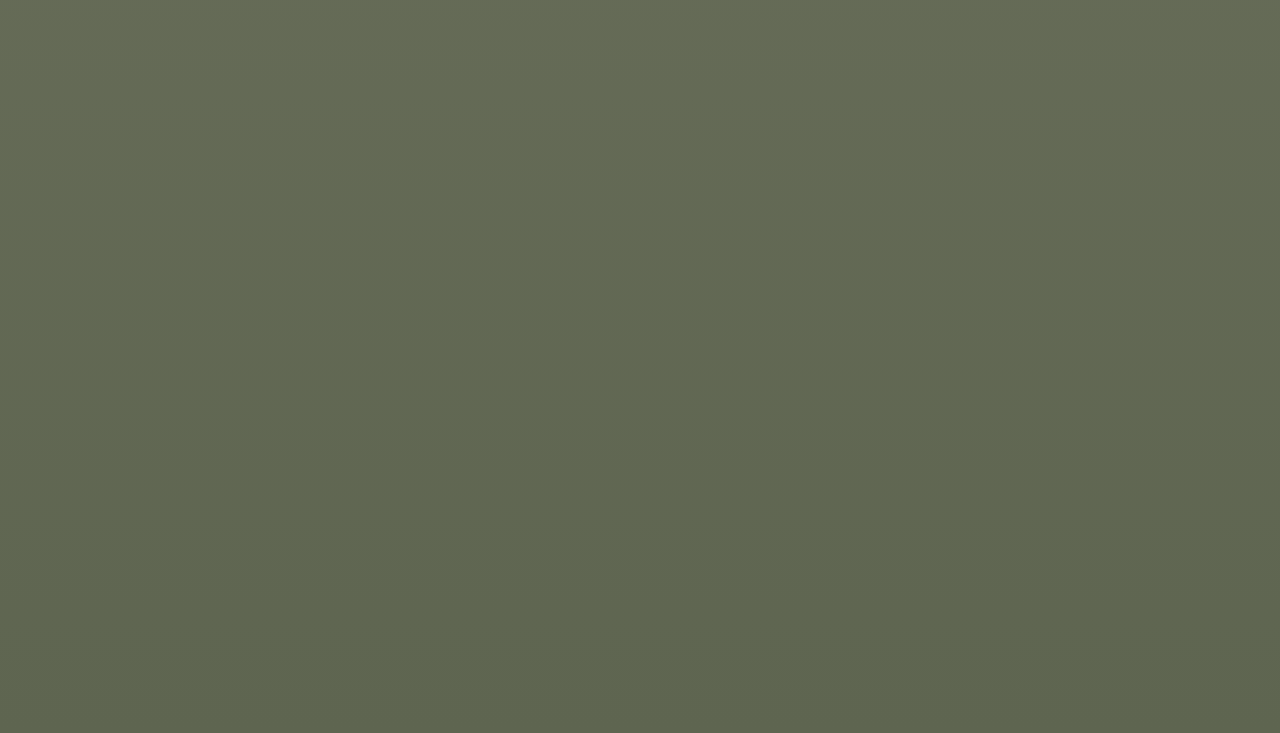
==== commit cf7e0ebe: "Update about.html" ====
--- a/about.html
+++ b/about.html
@@ -10,12 +10,11 @@
 </head>
 <body>
 
-<!-- NAVBAR -->
+<!-- NAVBAR (IDENTICAL ACROSS ALL PAGES) -->
 <div class="navbar">
   <a href="index.html">Home</a>
   <a href="about.html" class="active">About</a>
-  <a href="#services">Treatments</a>
-  <a href="#reviews">Reviews</a>
+  <a href="reviews.html">Reviews</a>
   <a href="#contact">Book</a>
 </div>
 
@@ -26,82 +25,45 @@
 
 <!-- HERO -->
 <section class="hero">
-<h1>About KN Wellness Studio</h1>
-<p>Your sanctuary for relaxation and sports massage therapies in Doncaster. Helping you relax, recover, and feel renewed in a calm, private studio environment.</p>
+  <h1>Welcome to KN Wellness Studio</h1>
+  <p>Your sanctuary for professional sports and relaxation massage in Doncaster. Helping you unwind, release tension, and feel restored in a calm, private studio.</p>
 </section>
 
-<!-- ABOUT -->
-<section class="container" id="about">
-<h2 class="section-title">Meet Kayla</h2>
-<div class="card about-card">
-  <img src="Kayla.jpg" alt="Kayla Massage Therapist Doncaster" class="about-img">
-  <div class="about-text">
-    <p>Hi, I’m Kayla. I guide clients to unwind, release tension, and recover through personalised sports and relaxation massage sessions in my private Doncaster studio.</p>
-    <p>Each session is tailored to your needs so you leave feeling lighter, restored, and truly refreshed.</p>
-    <p>I’m passionate about wellness, and my goal is to ensure every client leaves feeling better than when they arrived.</p>
-    <a href="#contact" class="btn" style="margin-top:10px;">Book a Session</a>
+<!-- ABOUT CARD -->
+<section class="container" id="about-me">
+  <div class="card about-card fade-in">
+    <img src="Kayla.jpg" alt="Kayla Massage Therapist Doncaster" class="about-img">
+    <div class="about-text">
+      <h2>Meet Kayla</h2>
+      <p>Hi, I’m Kayla. I provide personalised sports and relaxation massage sessions designed to help you unwind, recover, and feel your best.</p>
+      <p>Every session is tailored to your needs so you leave feeling lighter, restored, and truly refreshed.</p>
+      <p>My passion is wellness, and I ensure every client leaves feeling better than when they arrived.</p>
+    </div>
   </div>
-</div>
 </section>
 
-<!-- STUDIO IMAGE + TEXT -->
-<section class="container" id="studio">
-<div class="card about-card">
-  <img src="studio.jpg" alt="KN Wellness Studio interior" class="about-img">
-  <div class="about-text">
-    <h3>Our Studio</h3>
-    <p>KN Wellness Studio is designed for comfort and tranquility. From calming interiors to professional massage equipment, every detail is created to provide a serene and restorative environment for you.</p>
+<!-- STUDIO INFO CARD -->
+<section class="container" id="studio-info">
+  <div class="card about-card fade-in">
+    <img src="studio.jpg" alt="KN Wellness Studio interior" class="about-img">
+    <div class="about-text">
+      <h3>Our Studio</h3>
+      <p>KN Wellness Studio is designed for comfort and tranquility. From calming interiors to professional massage equipment, every detail is created to provide a serene and restorative environment for you.</p>
+    </div>
   </div>
-</div>
 </section>
 
-<!-- SERVICES / TREATMENTS -->
-<section class="container" id="services">
-<h2 class="section-title">Treatments</h2>
-<div class="grid">
-  <div class="card">
-    <svg class="service-icon" viewBox="0 0 64 64" fill="none" stroke="#c9a646" stroke-width="2">
-      <circle cx="32" cy="32" r="30"/>
-      <path d="M32 20v24M20 32h24"/>
-    </svg>
-    <h3>Relaxation Massage</h3>
-    <div class="gold-line"></div>
-    <p>Calming treatment to reduce stress and help you fully unwind.</p>
-  </div>
-  <div class="card">
-    <svg class="service-icon" viewBox="0 0 64 64" fill="none" stroke="#c9a646" stroke-width="2">
-      <circle cx="32" cy="32" r="30"/>
-      <path d="M24 24l16 16M40 24L24 40"/>
-    </svg>
-    <h3>Sports Massage</h3>
-    <div class="gold-line"></div>
-    <p>Targeted techniques to relieve muscle tightness, release deeper tension, and aid recovery.</p>
-  </div>
-</div>
-</section>
-
-<!-- REVIEWS -->
-<section class="container" id="reviews">
-<h2 class="section-title">Client Reviews</h2>
-<div class="grid">
-  <div class="card"><p>"Fantastic treatment — felt better straight away."</p></div>
-  <div class="card"><p>"Very professional and relaxing experience."</p></div>
-  <div class="card"><p>"Best massage I’ve had locally."</p></div>
-</div>
-</section>
-
-<!-- BOOK -->
+<!-- BOOKING SECTION -->
 <section class="container" id="contact">
-<h2 class="section-title">Book Your Session</h2>
-<p style="text-align:center;color:white;">✔ Private one-to-one studio • ✔ Tailored treatments • ✔ Calm environment</p>
-<br>
-<iframe src="https://knwellness.setmore.com" width="100%" height="700" frameborder="0"></iframe>
+  <h2 class="section-title">Book Your Session</h2>
+  <p style="text-align:center;color:white;">✔ Private one-to-one studio • ✔ Tailored treatments • ✔ Calm environment</p>
+  <br>
+  <iframe src="https://knwellness.setmore.com" width="100%" height="700" frameborder="0"></iframe>
 </section>
 
 <!-- FLOATING BOOK NOW BUTTON -->
 <a href="#contact" class="book-float">Book Now</a>
 
 <script src="script.js"></script>
-
 </body>
 </html>
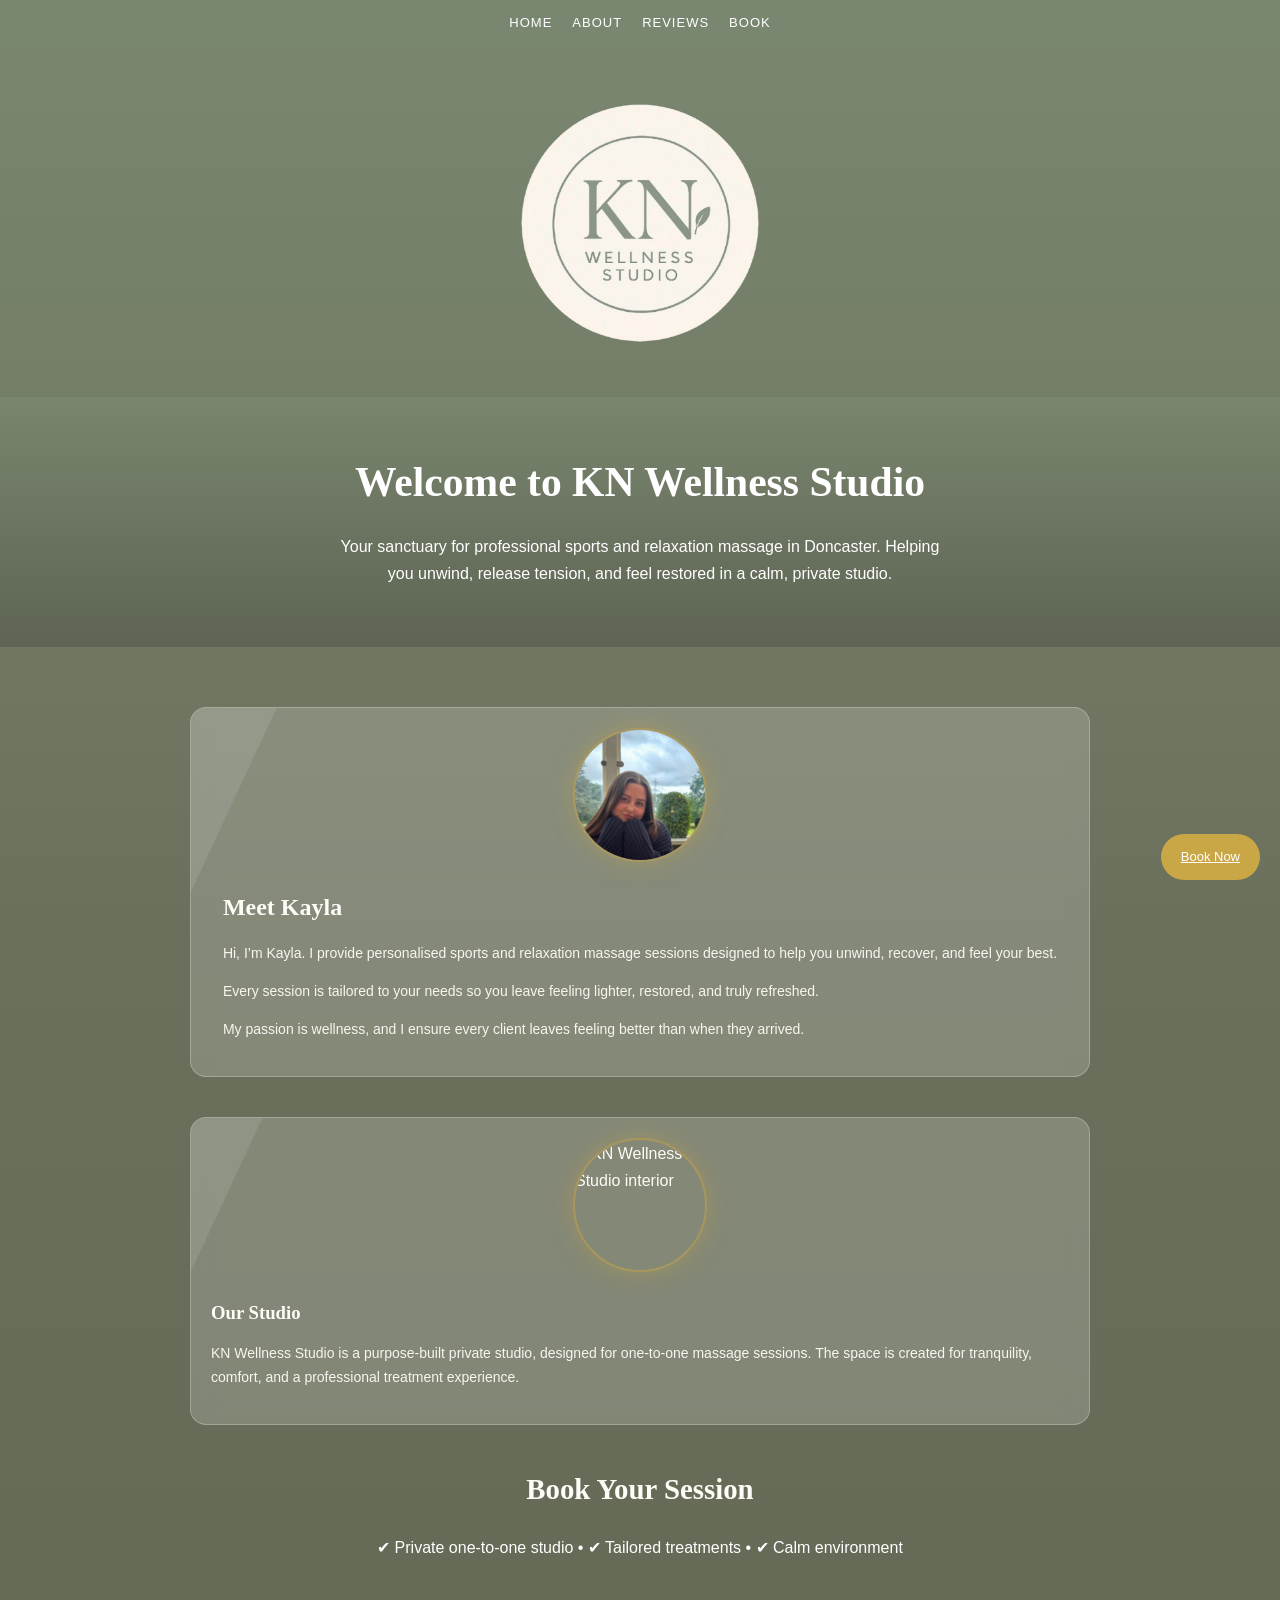
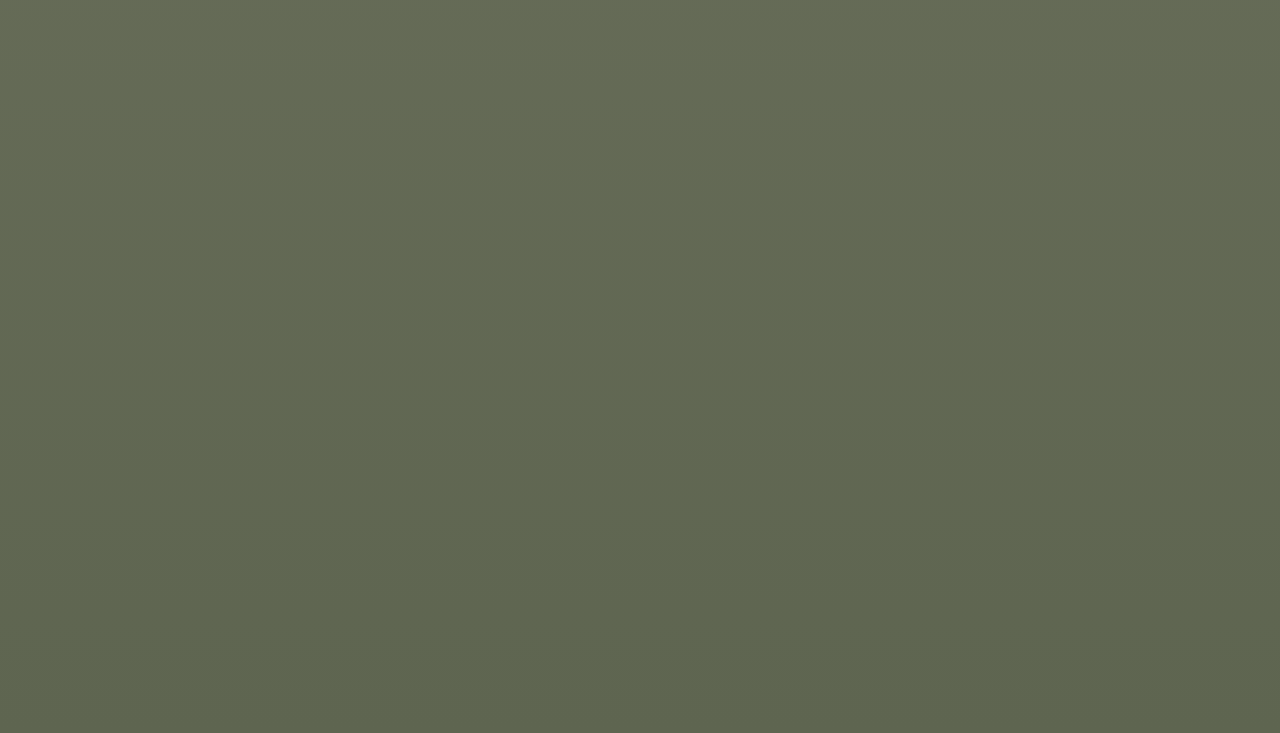
==== commit 4f6e29c7: "Update about.html" ====
--- a/about.html
+++ b/about.html
@@ -10,7 +10,7 @@
 </head>
 <body>
 
-<!-- NAVBAR (IDENTICAL ACROSS ALL PAGES) -->
+<!-- NAVBAR -->
 <div class="navbar">
   <a href="index.html">Home</a>
   <a href="about.html" class="active">About</a>
@@ -29,7 +29,7 @@
   <p>Your sanctuary for professional sports and relaxation massage in Doncaster. Helping you unwind, release tension, and feel restored in a calm, private studio.</p>
 </section>
 
-<!-- ABOUT CARD -->
+<!-- ABOUT KAYLA -->
 <section class="container" id="about-me">
   <div class="card about-card fade-in">
     <img src="Kayla.jpg" alt="Kayla Massage Therapist Doncaster" class="about-img">
@@ -42,13 +42,13 @@
   </div>
 </section>
 
-<!-- STUDIO INFO CARD -->
+<!-- STUDIO INFO -->
 <section class="container" id="studio-info">
   <div class="card about-card fade-in">
     <img src="studio.jpg" alt="KN Wellness Studio interior" class="about-img">
     <div class="about-text">
       <h3>Our Studio</h3>
-      <p>KN Wellness Studio is designed for comfort and tranquility. From calming interiors to professional massage equipment, every detail is created to provide a serene and restorative environment for you.</p>
+      <p>KN Wellness Studio is a purpose-built private studio, designed for one-to-one massage sessions. The space is created for tranquility, comfort, and a professional treatment experience.</p>
     </div>
   </div>
 </section>
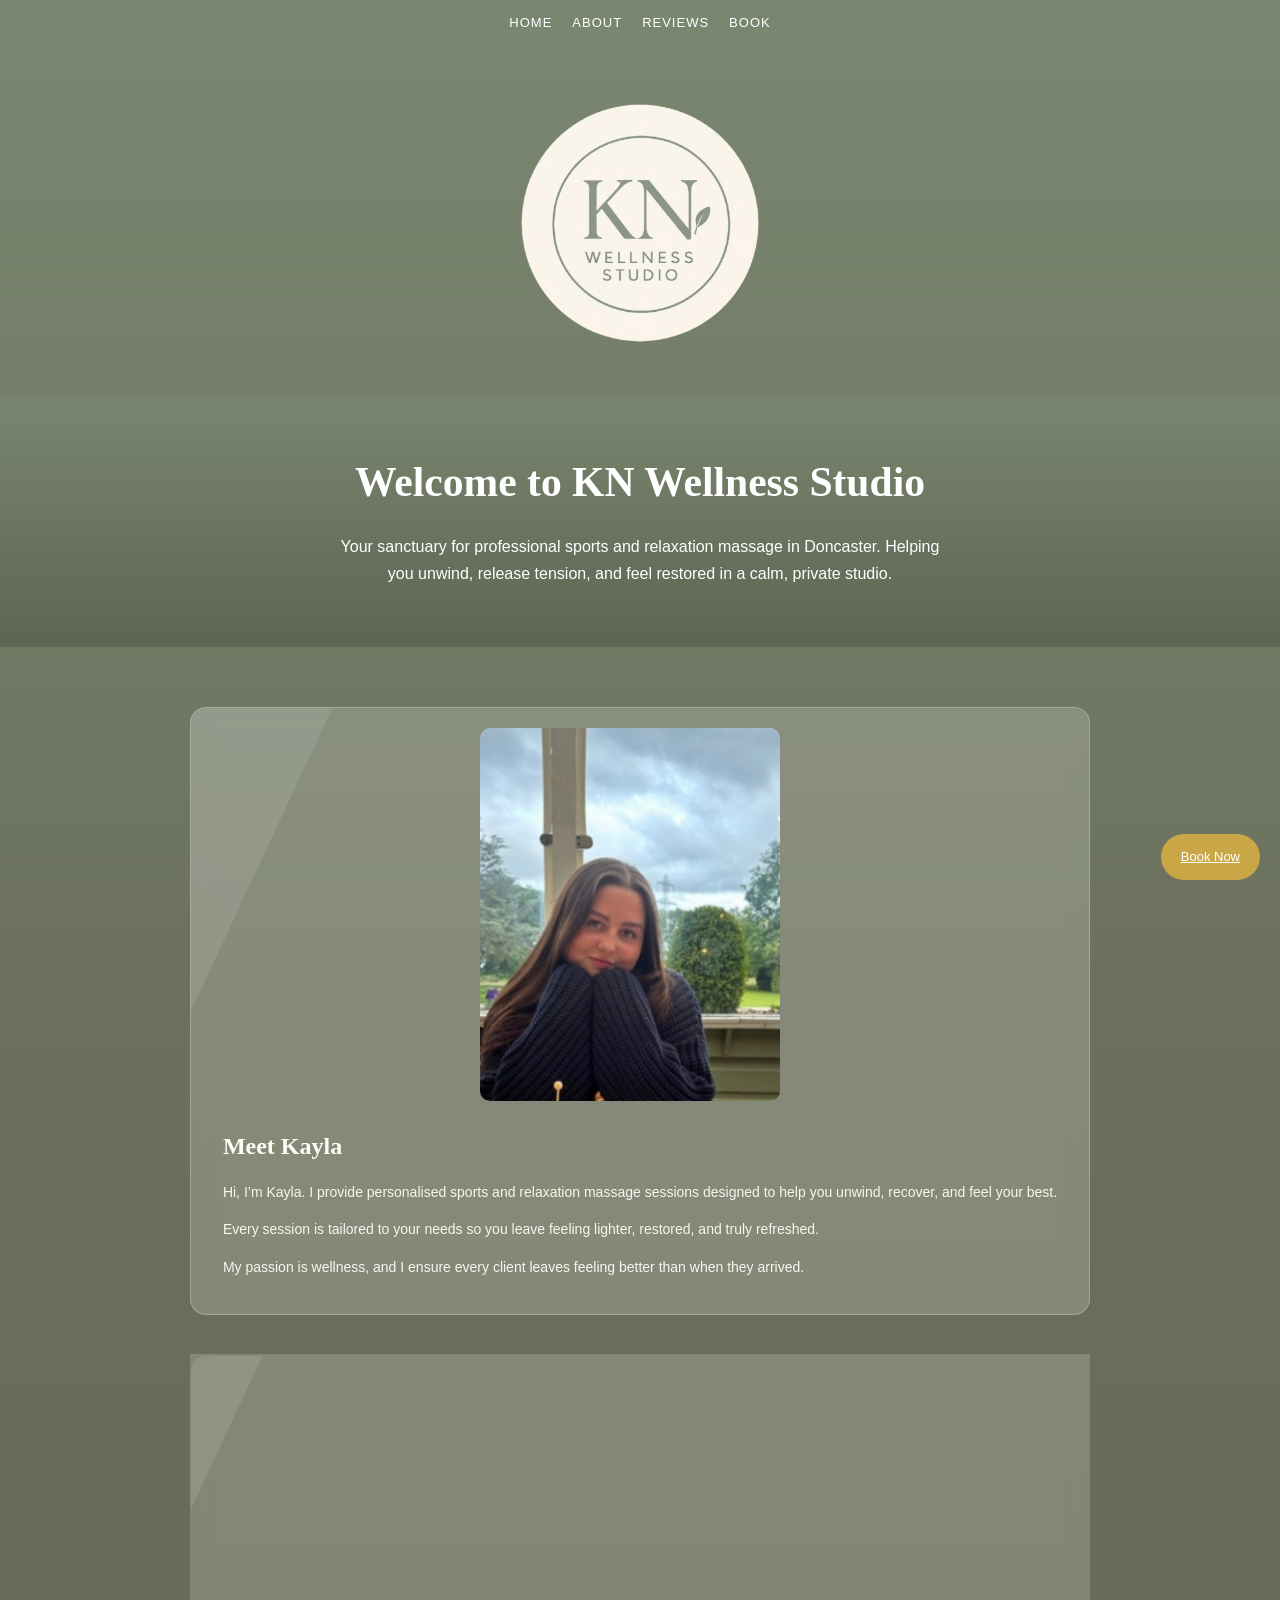
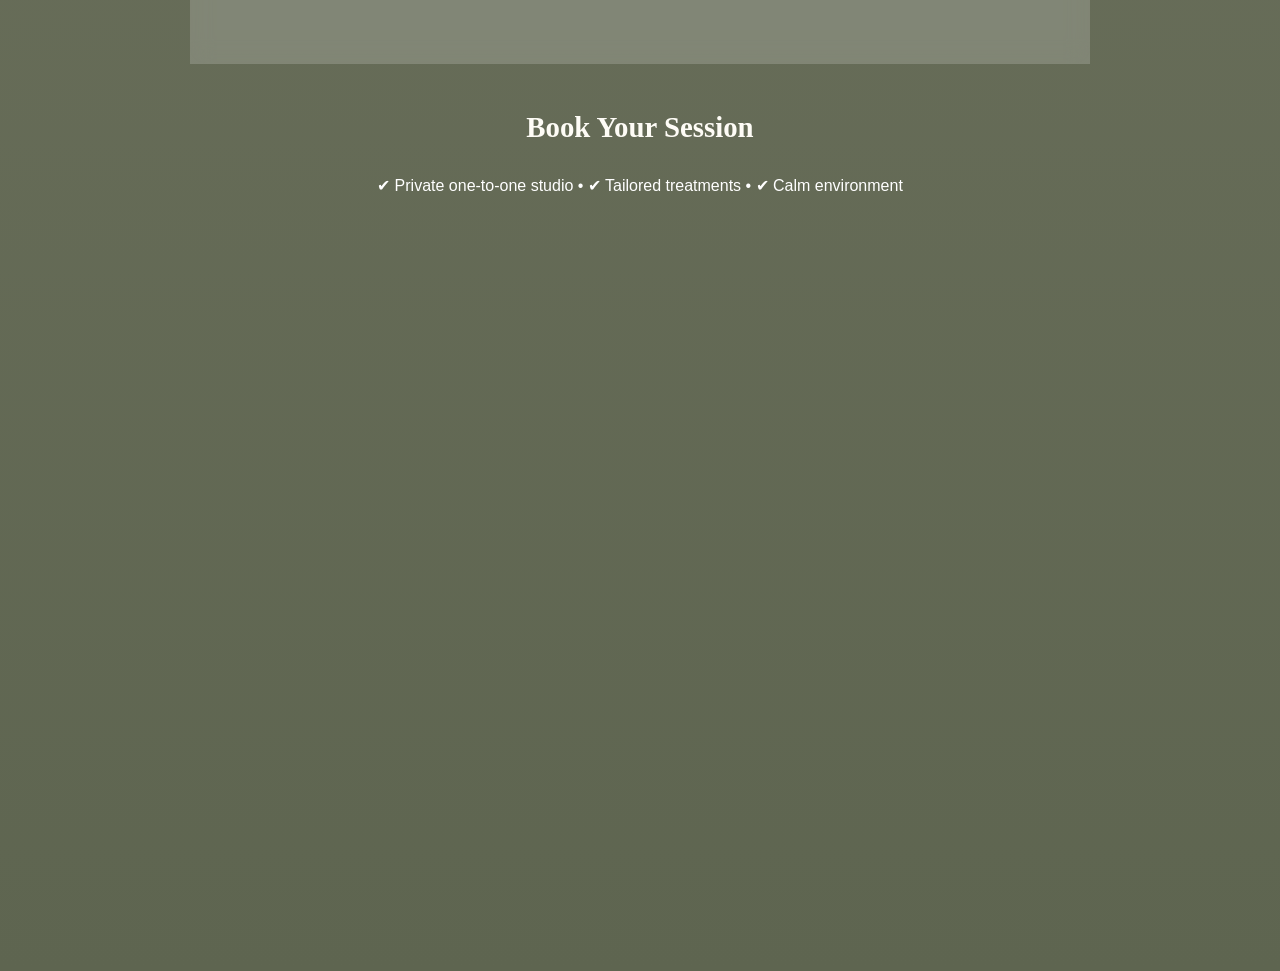
==== commit ae430ab5: "Update about.html" ====
--- a/about.html
+++ b/about.html
@@ -32,7 +32,7 @@
 <!-- ABOUT KAYLA -->
 <section class="container" id="about-me">
   <div class="card about-card fade-in">
-    <img src="Kayla.jpg" alt="Kayla Massage Therapist Doncaster" class="about-img">
+    <img src="Kayla.jpg" alt="Kayla Massage Therapist Doncaster" class="about-img-rectangle">
     <div class="about-text">
       <h2>Meet Kayla</h2>
       <p>Hi, I’m Kayla. I provide personalised sports and relaxation massage sessions designed to help you unwind, recover, and feel your best.</p>
--- a/style.css
+++ b/style.css
@@ -209,6 +209,17 @@
   flex: 1;
 }
 
+/* ABOUT PAGE RECTANGULAR IMAGE */
+.about-img-rectangle {
+  width: 300px;
+  max-width: 100%;
+  height: auto;
+  border-radius: 10px;
+  object-fit: cover;
+  float: left;
+  margin-right: 20px;
+}
+
 /* SERVICES */
 .service-icon {
   width: 40px;
